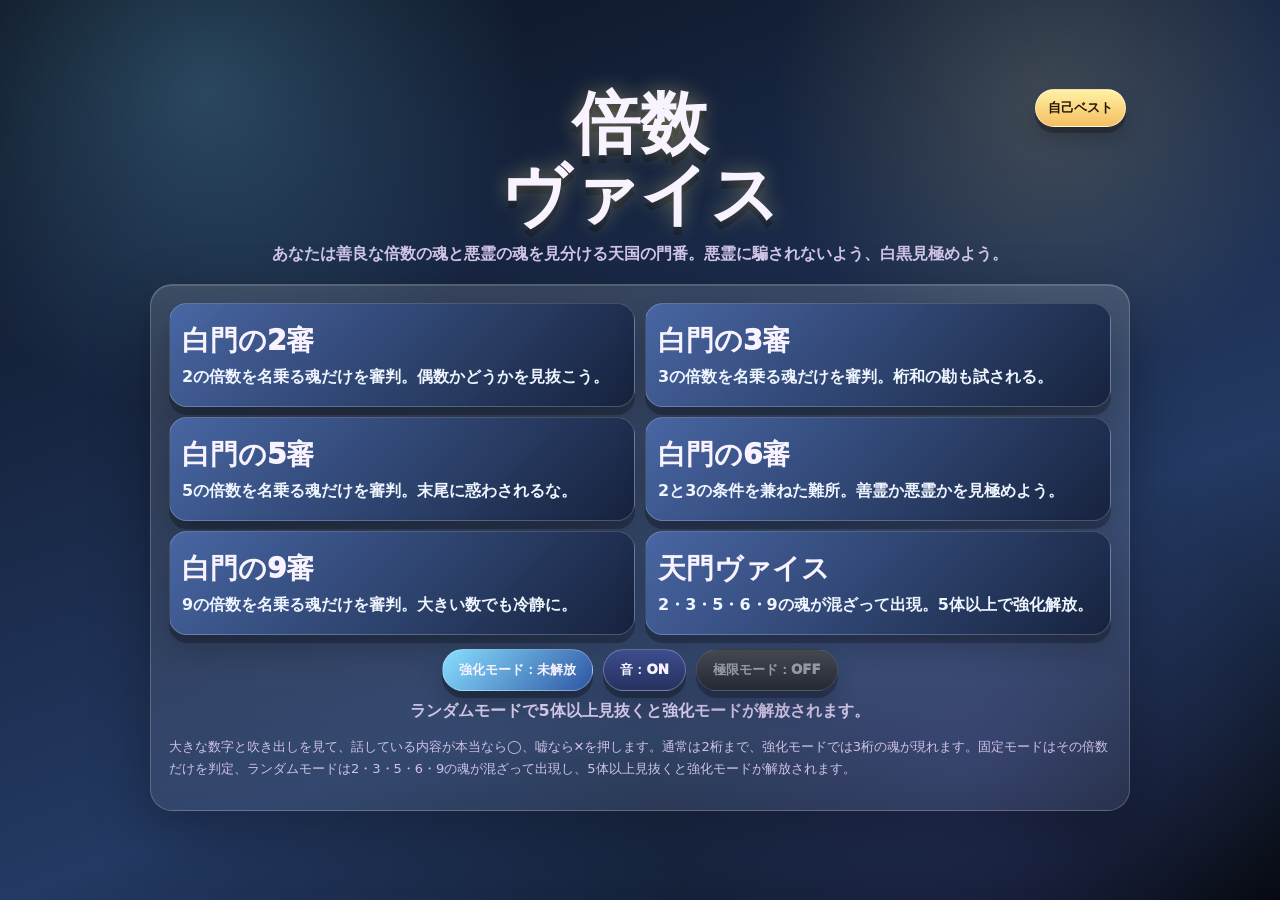
==== games/multiple-vice/index.html @ ae1b5359 "倍数ヴァイスを追加する" ====
<!doctype html>
<html lang="ja">
<head>
  <meta charset="utf-8">
  <meta name="viewport" content="width=device-width, initial-scale=1">
  <title>倍数ヴァイス</title>
  <link rel="stylesheet" href="../../shared/common.css">
  <link rel="stylesheet" href="./style.css">
</head>
<body>
  <main class="app">
    <section id="menuScreen" class="screen active menuScreen">
      <button id="bestOpen" class="cornerBtn">自己ベスト</button>
      <h1 id="gameTitle" class="title">倍数<br>ヴァイス</h1>
      <p id="gameSubtitle" class="subtitle"></p>
      <section id="menuCard" class="card">
        <div id="modeGrid" class="modeGrid"></div>
        <div class="menuActions">
          <button id="strongToggle" class="pillBtn strong">強化モード：未解放</button>
          <button id="soundToggle" class="pillBtn">音：ON</button>
          <button id="limitToggle" class="pillBtn limit">極限モード：OFF</button>
        </div>
        <div id="unlockNote" class="unlockNote"></div>
        <p id="gameInstructions" class="small"></p>
      </section>
    </section>

    <section id="gameScreen" class="screen">
      <section class="gameShell">
        <div class="topBar">
          <div class="timeWrap"><div id="timeFill" class="timeFill"></div><div id="timeLabel" class="timeLabel">60.0</div></div>
          <div class="stat">判定 <span id="killCount">0</span></div>
          <div class="stat">得点 <span id="scoreNow">0</span></div>
        </div>
        <section id="battle" class="battle">
          <div id="countdownOverlay" class="countdownOverlay" hidden>3</div>
          <div class="problemPanel">
            <div id="modeLabel" class="modeLabel"></div>
            <div id="problem" class="problem"></div>
            <div class="speechWrap">
              <div id="speechBubble" class="speechBubble">私は2の倍数です</div>
            </div>
          </div>
          <div id="heroHpBadge" class="heroHpBadge">見逃し <span id="heroHp">5</span></div>
          <div class="stage" id="stage">
            <div id="beam" class="beam"></div>
            <div class="enemyWrap">
              <div class="hp"><div id="hpFill" class="hpFill"></div></div>
              <div id="enemy" class="enemy"></div>
            </div>
          </div>
        </section>
        <section id="inputMount" class="inputMount"></section>
        <div class="menuActions"><button id="giveUp" class="pillBtn danger">終了して結果へ</button></div>
      </section>
    </section>

    <section id="resultScreen" class="screen">
      <section class="card">
        <h2 id="resultTitle" class="resultTitle">審判結果</h2>
        <div class="resultGrid">
          <div class="resultItem"><span class="label">正しく見抜いた数</span><span id="resultKills" class="value">0</span></div>
          <div class="resultItem"><span class="label">総合スコア</span><span id="resultScore" class="value">0</span></div>
          <div class="resultItem"><span class="label">誤審</span><span id="resultMiss" class="value">0</span></div>
          <div class="resultItem"><span class="label">最大連続正解</span><span id="resultCombo" class="value">0</span></div>
        </div>
        <div id="bestResult" class="bestResult"></div>
        <div id="breakdown" class="breakdown"></div>
        <div class="menuActions">
          <button id="retry" class="pillBtn primary">もう一度</button>
          <button id="backMenu" class="pillBtn">モード選択へ</button>
        </div>
      </section>
    </section>
  </main>

  <div id="bestModal" class="bestModal" hidden>
    <div class="bestModalCard">
      <div class="bestModalHeader">
        <div>
          <div class="bestModalTitle">自己ベスト</div>
          <div id="bestUnlockStatus" class="bestUnlockStatus">強化モード：確認中</div>
        </div>
        <button id="bestClose" class="bestClose">×</button>
      </div>
      <div id="bestModalBody" class="bestModalBody"></div>
    </div>
  </div>

  <div id="toast" class="toast"></div>
  <script type="module" src="./game.js"></script>
</body>
</html>
---- shared/common.css ----
/* MathGame_browser shared/common.css */
:root{
  --bg1:#070713;
  --bg2:#1b1234;
  --panel:rgba(255,255,255,.10);
  --text:#f8f3ff;
  --muted:#cfc3e6;
  --holy:#ffe989;
  --danger:#ff5577;
  --good:#87ffb6;
  --btn:#252b55;
  --btn2:#394781;
  --purple:#b784ff;
}

*{box-sizing:border-box}
html,body{min-height:100%;margin:0}
body{
  font-family:system-ui,-apple-system,BlinkMacSystemFont,"Segoe UI","Noto Sans JP",sans-serif;
  color:var(--text);
  background:
    radial-gradient(circle at 20% 12%, rgba(116,231,255,.22), transparent 26%),
    radial-gradient(circle at 80% 10%, rgba(183,132,255,.22), transparent 27%),
    linear-gradient(160deg,var(--bg1),var(--bg2) 65%,#05050b);
}
button,a{
  font-family:inherit;
  -webkit-tap-highlight-color:transparent;
}
button{
  color:var(--text);
  border:0;
  cursor:pointer;
  user-select:none;
  touch-action:manipulation;
}
a{color:inherit;text-decoration:none}

.app{
  min-height:100vh;
  display:flex;
  align-items:center;
  justify-content:center;
  padding:12px;
}
.shell{width:min(980px,100%)}
.card{
  background:linear-gradient(180deg,rgba(255,255,255,.13),rgba(255,255,255,.07));
  border:1px solid rgba(255,255,255,.20);
  border-radius:22px;
  padding:18px;
  box-shadow:0 22px 60px rgba(0,0,0,.32),inset 0 1px 0 rgba(255,255,255,.15);
}
.title{
  text-align:center;
  margin:0 0 10px;
  font-size:clamp(34px,8vw,68px);
  line-height:1.04;
  font-weight:1000;
  text-shadow:0 0 20px rgba(255,233,137,.42),0 8px 0 rgba(0,0,0,.28);
}
.lead{
  color:var(--muted);
  text-align:center;
  font-weight:850;
  line-height:1.6;
}
.small{
  color:var(--muted);
  font-size:13px;
  line-height:1.65;
}
.gameList{
  display:grid;
  grid-template-columns:repeat(2,minmax(0,1fr));
  gap:12px;
  margin:18px 0;
}
.gameCard{
  display:block;
  min-height:118px;
  border-radius:18px;
  padding:15px;
  background:linear-gradient(135deg,rgba(48,73,140,.95),rgba(34,27,82,.95));
  border:1px solid rgba(255,255,255,.18);
  box-shadow:0 8px 0 rgba(0,0,0,.25),0 16px 30px rgba(0,0,0,.20);
}
.gameCard:active{
  transform:translateY(4px);
  box-shadow:0 4px 0 rgba(0,0,0,.25);
}
.gameCard.muted{
  background:linear-gradient(135deg,rgba(70,70,82,.9),rgba(28,28,38,.95));
}
.gameTitle{
  display:block;
  font-size:clamp(18px,4vw,28px);
  font-weight:1000;
  margin-bottom:8px;
}
.gameDesc{
  color:#e7def7;
  line-height:1.45;
  font-weight:750;
}
.topBar{
  display:grid;
  grid-template-columns:1fr auto auto;
  gap:8px;
  align-items:center;
}
.stat{
  background:rgba(255,255,255,.10);
  border:1px solid rgba(255,255,255,.15);
  border-radius:14px;
  padding:9px 11px;
  font-weight:1000;
  text-align:center;
  min-width:78px;
}
.timeWrap{
  position:relative;
  height:28px;
  border-radius:999px;
  background:rgba(0,0,0,.28);
  overflow:hidden;
  border:1px solid rgba(255,255,255,.16);
}
.timeFill{
  height:100%;
  width:100%;
  background:linear-gradient(90deg,#87ffb6,#ffe989,#ff5577);
}
.timeLabel{
  position:absolute;
  inset:0;
  display:grid;
  place-items:center;
  color:#160f1d;
  font-weight:1000;
  text-shadow:0 1px rgba(255,255,255,.35);
}
.pillBtn{
  border-radius:999px;
  padding:11px 16px;
  background:linear-gradient(180deg,#3d4d8e,#26315f);
  border:1px solid rgba(255,255,255,.28);
  color:var(--text);
  font-weight:1000;
  box-shadow:0 7px 0 rgba(0,0,0,.28),0 14px 26px rgba(0,0,0,.22);
}
.pillBtn.primary{
  background:linear-gradient(135deg,#ffe989,#ffb84f);
  color:#261300;
}
.pillBtn.danger{
  background:linear-gradient(180deg,#ff6f8e,#b92f55);
  color:white;
}
.pillBtn:active{
  transform:translateY(3px);
  box-shadow:0 3px 0 rgba(0,0,0,.28),0 8px 16px rgba(0,0,0,.18);
}
.menuActions{
  display:flex;
  flex-wrap:wrap;
  justify-content:center;
  gap:10px;
  margin-top:14px;
}
.screen{display:none}
.screen.active{display:block}
@media (max-width:720px){
  .app{padding:9px}
  .card{padding:13px}
  .gameList{grid-template-columns:1fr}
  .topBar{grid-template-columns:1fr 1fr}
  .topBar .timeWrap{grid-column:1/-1;order:3}
}
---- games/multiple-vice/style.css ----
:root{
  --vice-bg-1:#0b1220;
  --vice-bg-2:#243a64;
  --vice-accent-1:#fff1a5;
  --vice-accent-2:#7ed9ff;
  --vice-accent-3:#d8f2ff;
  --vice-danger:#ff5f74;
  --vice-evil:#6f7cff;
  --vice-evil-2:#31133d;
}

body{
  background:
    radial-gradient(circle at 16% 10%, rgba(126,217,255,.24), transparent 24%),
    radial-gradient(circle at 82% 12%, rgba(255,241,165,.17), transparent 21%),
    radial-gradient(circle at 76% 84%, rgba(111,124,255,.19), transparent 26%),
    linear-gradient(160deg,var(--vice-bg-1),var(--vice-bg-2) 66%,#070a11);
}

.screen{display:none;width:min(980px,100%)}
.screen.active{display:block}
.menuScreen{position:relative}
.subtitle{text-align:center;color:var(--muted);font-weight:850;line-height:1.7;margin:0 auto 16px;max-width:780px}
.modeGrid{display:grid;grid-template-columns:repeat(2,minmax(0,1fr));gap:10px}
.modeBtn{
  min-height:104px;border-radius:18px;padding:12px;text-align:left;
  background:linear-gradient(135deg,rgba(73,104,166,.96),rgba(22,34,61,.98));
  border:1px solid rgba(255,255,255,.18);
  box-shadow:0 8px 0 rgba(0,0,0,.25),0 16px 30px rgba(0,0,0,.20);
}
.modeBtn:active,.cornerBtn:active,.judgeKey:active{transform:translateY(4px);box-shadow:0 4px 0 rgba(0,0,0,.25)}
.modeName{display:block;font-size:clamp(16px,4vw,28px);font-weight:1000;margin-bottom:6px}
.modeDesc{display:block;color:#eef5ff;line-height:1.38;font-weight:750;font-size:clamp(12px,3vw,16px)}
.cornerBtn{
  position:absolute;right:4px;top:0;z-index:4;
  border-radius:999px;padding:9px 12px;
  background:linear-gradient(180deg,var(--vice-accent-1),#f5bf61);color:#261300;font-weight:1000;
  border:1px solid rgba(255,255,255,.45);
  box-shadow:0 6px 0 rgba(0,0,0,.24),0 12px 22px rgba(0,0,0,.22);
}
.pillBtn.strong{background:linear-gradient(135deg,#88dfff,#2f56a4)}
.pillBtn.limit{background:linear-gradient(180deg,#3a101a,#16060b);color:#ffd2dc;border-color:rgba(255,85,119,.55)}
.pillBtn.limit.on{background:linear-gradient(180deg,var(--vice-danger),#5c0719);box-shadow:0 7px 0 rgba(0,0,0,.35),0 0 22px rgba(255,85,119,.38)}
.pillBtn.off{background:linear-gradient(180deg,#555963,#2a2d36);color:#c7c9d1;border-color:rgba(255,255,255,.14);filter:saturate(.65) brightness(.82)}
.pillBtn.off:not(:disabled){opacity:.88}
.unlockNote{color:var(--muted);font-weight:800;text-align:center;margin-top:10px;min-height:1.4em}
.strongOn .modeBtn{background:linear-gradient(135deg,rgba(92,142,196,.96),rgba(26,53,97,.98))}
.limitOn .modeBtn{box-shadow:0 8px 0 rgba(0,0,0,.25),0 0 24px rgba(255,85,119,.22);border-color:rgba(255,85,119,.35)}

.gameShell{display:grid;gap:10px}
.battle{
  min-height:340px;position:relative;overflow:hidden;border-radius:22px;
  background:
    radial-gradient(circle at 50% 92%,rgba(216,242,255,.14),transparent 28%),
    radial-gradient(circle at 74% 18%,rgba(255,241,165,.12),transparent 20%),
    linear-gradient(180deg,rgba(255,255,255,.10),rgba(255,255,255,.04));
  border:1px solid rgba(255,255,255,.18);
}
.battle::before{
  content:"";position:absolute;inset:0;pointer-events:none;
  background:
    radial-gradient(circle at 20% 20%,rgba(255,255,255,.10),transparent 2px),
    radial-gradient(circle at 74% 18%,rgba(255,255,255,.08),transparent 2px),
    linear-gradient(rgba(255,255,255,.04) 1px,transparent 1px),
    linear-gradient(90deg,rgba(255,255,255,.03) 1px,transparent 1px);
  background-size:120px 120px,146px 146px,46px 46px,46px 46px;
  mask-image:linear-gradient(to bottom,rgba(0,0,0,.9),transparent 92%);
}
.battle.damaged{animation:damageFlash .36s ease both}
@keyframes damageFlash{0%{box-shadow:inset 0 0 0 rgba(255,95,116,0)}32%{box-shadow:inset 0 0 88px rgba(255,95,116,.42),0 0 38px rgba(126,217,255,.18)}100%{box-shadow:inset 0 0 0 rgba(255,95,116,0)}}

.countdownOverlay{
  position:absolute;inset:0;z-index:30;display:grid;place-items:center;
  font-size:clamp(74px,20vw,140px);font-weight:1000;color:#fff6d9;
  text-shadow:0 0 18px rgba(255,241,165,.95),0 0 42px rgba(126,217,255,.45),0 12px 0 rgba(0,0,0,.35);
  background:radial-gradient(circle,rgba(126,217,255,.15),rgba(0,0,0,.36) 62%,rgba(0,0,0,.54));
  backdrop-filter:blur(1px);animation:countPop .34s ease both;
}
.countdownOverlay[hidden]{display:none}
.countdownOverlay.pop{animation:countPop .34s ease both}
@keyframes countPop{0%{opacity:0;transform:scale(.72)}45%{opacity:1;transform:scale(1.10)}100%{opacity:1;transform:scale(1)}}

.problemPanel{position:relative;z-index:2;text-align:center;padding:9px 10px 0}
.modeLabel{color:var(--muted);font-weight:1000}
.problem{font-size:clamp(48px,11vw,94px);font-weight:1000;line-height:1.04;text-shadow:0 10px 28px rgba(0,0,0,.35)}
.speechWrap{display:flex;justify-content:center;margin-top:4px}
.speechBubble{
  max-width:min(88vw,440px);padding:10px 18px;border-radius:20px;background:rgba(255,255,255,.96);
  color:#163258;font-weight:1000;font-size:clamp(16px,4vw,24px);border:3px solid rgba(28,49,83,.18);
  box-shadow:0 12px 26px rgba(0,0,0,.18);
}
.speechBubble.shake{animation:bubbleShake .45s ease both}
@keyframes bubbleShake{0%,100%{transform:translateX(0)}20%{transform:translateX(-5px)}40%{transform:translateX(5px)}60%{transform:translateX(-4px)}80%{transform:translateX(4px)}}
.heroHpBadge{
  position:absolute;right:8px;bottom:8px;z-index:5;min-width:96px;text-align:center;
  padding:6px 8px;border-radius:12px;background:linear-gradient(180deg,rgba(255,255,255,.18),rgba(0,0,0,.38));
  border:1px solid rgba(255,255,255,.26);box-shadow:0 8px 18px rgba(0,0,0,.28),inset 0 1px 0 rgba(255,255,255,.16);
  font-weight:1000;color:#fff4d2;text-shadow:0 2px 4px rgba(0,0,0,.45);font-size:13px;
}
.heroHpBadge span{display:inline-block;min-width:1.2em;color:var(--vice-accent-2);font-size:1.2em}
.stage{position:relative;z-index:1;height:190px;background:radial-gradient(ellipse at 50% 88%,rgba(255,255,255,.08),transparent 38%)}
.enemyWrap{position:absolute;left:50%;transform:translateX(-50%);bottom:-6px;width:220px;height:180px;display:grid;place-items:center}
.hp{
  position:absolute;right:0;top:12px;left:0;margin:auto;width:168px;height:14px;border-radius:999px;
  background:rgba(0,0,0,.40);border:1px solid rgba(255,255,255,.18);overflow:hidden;z-index:5;
}
.hpFill{height:100%;width:100%;background:linear-gradient(90deg,var(--vice-accent-2),var(--vice-accent-1),var(--vice-danger));transition:width .16s ease}
.enemy{width:160px;height:160px;position:relative;z-index:2;transform-origin:center bottom;animation:float 2.7s ease-in-out infinite}
.enemySvg{width:100%;height:100%;display:block;overflow:visible;filter:drop-shadow(0 12px 14px rgba(0,0,0,.3))}
.enemy.strong::before{
  content:"";position:absolute;inset:4px;border-radius:50%;border:3px solid rgba(126,217,255,.42);
  box-shadow:0 0 24px rgba(126,217,255,.56);animation:aura 1s linear infinite;z-index:-1;pointer-events:none;
}
@keyframes aura{from{transform:rotate(0) scale(.95)}to{transform:rotate(360deg) scale(1.05)}}
@keyframes float{0%,100%{transform:translateY(0)}50%{transform:translateY(-7px)}}
.enemy.hit{animation:hit .22s ease both;filter:brightness(1.55) drop-shadow(0 0 18px rgba(255,241,165,.85))}
@keyframes hit{0%{transform:translateX(0) scale(1)}35%{transform:translateX(9px) scale(.96)}70%{transform:translateX(-7px) scale(1.05)}100%{transform:translateX(0) scale(1)}}
.enemy.thanks{animation:thankPop .58s ease both}
@keyframes thankPop{0%{transform:scale(1)}35%{transform:scale(1.08) translateY(-4px)}100%{transform:scale(1)}}
.enemy.cry{animation:cryFade .82s ease both}
@keyframes cryFade{
  0%{opacity:1;transform:translateX(0) scale(1)}
  18%{transform:translateX(-8px) scale(1.02)}
  36%{transform:translateX(8px) scale(.99)}
  54%{transform:translateX(-7px) scale(1.01)}
  72%{transform:translateX(7px) scale(.97)}
  100%{opacity:0;transform:translateY(24px) scale(.84)}
}
.enemy.evilRush{animation:evilRush .86s cubic-bezier(.18,.92,.2,1.02) both}
@keyframes evilRush{
  0%{opacity:1;transform:translateY(0) scale(1)}
  34%{transform:translateY(-10px) scale(1.14)}
  78%{opacity:1;transform:translateY(16px) scale(1.78)}
  100%{opacity:0;transform:translateY(34px) scale(2.12)}
}
.enemy.defeat{animation:purify .32s ease-out both}
@keyframes purify{0%{opacity:1;transform:scale(1) rotate(0)}45%{filter:brightness(1.6) drop-shadow(0 0 30px rgba(255,255,255,.95));transform:scale(1.22) rotate(-5deg)}100%{opacity:0;transform:scale(.24) rotate(-16deg) translateY(-46px)}}

.beam{
  position:absolute;left:50%;bottom:34px;width:220px;height:220px;border-radius:50%;
  transform:translateX(-50%) scale(.32);opacity:0;pointer-events:none;overflow:visible;
  background:
    radial-gradient(circle,rgba(255,255,255,.96) 0 7%,rgba(255,241,165,.98) 11%,rgba(126,217,255,.92) 24%,rgba(36,58,100,.74) 48%,rgba(7,10,18,.38) 67%,transparent 74%);
  box-shadow:0 0 48px rgba(255,241,165,1),0 0 118px rgba(126,217,255,.65),0 0 160px rgba(13,0,22,.45);
  mix-blend-mode:screen;
}
.beam.fire{animation:beam .26s ease both}
@keyframes beam{0%{opacity:0;transform:translateX(-50%) scale(.25) rotate(-8deg)}35%{opacity:1;transform:translateX(-50%) scale(.92) rotate(4deg)}100%{opacity:0;transform:translateX(-50%) scale(1.18) rotate(16deg)}}
.spark{position:absolute;width:13px;height:13px;border-radius:50%;background:#fff6d7;box-shadow:0 0 18px #fff1a5,0 0 34px #7ed9ff;pointer-events:none;animation:spark .5s ease-out both}
.spark::after{content:"";position:absolute;inset:3px;border-radius:50%;background:#243a64}
@keyframes spark{to{opacity:0;transform:translate(var(--dx),var(--dy)) scale(.15) rotate(180deg)}}

.inputMount{display:grid;justify-items:center}
.judgePad{display:grid;grid-template-columns:repeat(2,minmax(0,1fr));gap:14px;width:min(540px,calc(100vw - 24px))}
.judgeKey{
  min-height:112px;border-radius:28px;border:1px solid rgba(255,255,255,.22);
  box-shadow:0 10px 0 rgba(0,0,0,.25),0 18px 28px rgba(0,0,0,.18);
  font-size:clamp(46px,12vw,72px);font-weight:1000;color:#fff;cursor:pointer;
}
.judgeKey.yes{background:linear-gradient(180deg,#83e6aa,#2e8f63)}
.judgeKey.no{background:linear-gradient(180deg,#89a6ff,#5134a2)}
.inputHint{margin-top:8px;color:var(--muted);font-weight:800;font-size:13px;text-align:center}

.bestModal{
  position:fixed;inset:0;z-index:100;display:grid;place-items:center;padding:16px;
  background:rgba(0,0,0,.62);backdrop-filter:blur(3px);
}
.bestModal[hidden]{display:none}
.bestModalCard{
  width:min(720px,100%);max-height:min(86vh,760px);overflow:auto;border-radius:22px;
  background:linear-gradient(180deg,rgba(36,30,72,.98),rgba(13,12,28,.98));
  border:1px solid rgba(255,255,255,.22);box-shadow:0 24px 70px rgba(0,0,0,.46),inset 0 1px 0 rgba(255,255,255,.14);padding:16px;
}
.bestModalHeader{display:flex;align-items:flex-start;justify-content:space-between;gap:12px;margin-bottom:12px}
.bestModalTitle{font-size:clamp(24px,6vw,38px);font-weight:1000;color:#fff2b8;text-shadow:0 0 18px rgba(255,233,137,.32)}
.bestUnlockStatus{color:var(--muted);font-weight:900;margin-top:2px}
.bestClose{width:42px;height:42px;border-radius:50%;background:linear-gradient(180deg,var(--vice-danger),#b92f55);color:white;font-size:26px;font-weight:1000;box-shadow:0 6px 0 rgba(0,0,0,.26)}
.bestModalBody{display:grid;gap:10px}
.bestSection{background:rgba(255,255,255,.08);border:1px solid rgba(255,255,255,.14);border-radius:16px;padding:12px}
.bestSectionTitle{color:var(--vice-accent-1);font-weight:1000;margin-bottom:8px}
.bestRows{display:grid;grid-template-columns:repeat(2,minmax(0,1fr));gap:8px}
.bestRow{padding:9px 10px;border-radius:13px;background:rgba(0,0,0,.22);border:1px solid rgba(255,255,255,.10);font-weight:900;line-height:1.35}
.bestRow small{display:block;color:var(--muted);font-weight:800}

.resultTitle{text-align:center;font-size:clamp(32px,7vw,60px);margin:0 0 10px;text-shadow:0 8px 0 rgba(0,0,0,.28)}
.resultGrid{display:grid;grid-template-columns:repeat(2,minmax(0,1fr));gap:8px;margin:12px 0}
.resultItem{background:rgba(255,255,255,.10);border:1px solid rgba(255,255,255,.15);border-radius:14px;padding:9px 10px;text-align:center}
.resultItem .label{color:var(--muted);font-weight:800;font-size:13px}
.resultItem .value{display:block;margin-top:2px;font-size:clamp(22px,5vw,34px);font-weight:1000}
.bestResult{margin:8px 0 10px;padding:11px 12px;border-radius:16px;background:linear-gradient(180deg,rgba(255,241,165,.20),rgba(255,255,255,.07));border:1px solid rgba(255,241,165,.32);color:#fff3b0;text-align:center;font-weight:1000;line-height:1.5}
.breakdown{color:#efe9ff;line-height:1.55;font-weight:750;background:rgba(0,0,0,.22);border-radius:14px;padding:10px 12px;font-size:14px}
.toast{
  position:fixed;left:50%;top:18px;transform:translateX(-50%) translateY(-18px);opacity:0;
  background:linear-gradient(135deg,#f7ebbe,#6fd8ff);color:#241300;border-radius:999px;padding:12px 18px;
  box-shadow:0 14px 34px rgba(0,0,0,.32);font-weight:1000;z-index:50;pointer-events:none;
}
.toast.show{animation:toast .9s ease both}
@keyframes toast{0%{opacity:0;transform:translateX(-50%) translateY(-18px) scale(.92)}18%,75%{opacity:1;transform:translateX(-50%) translateY(0) scale(1)}100%{opacity:0;transform:translateX(-50%) translateY(-8px) scale(.98)}}

@media (max-width:720px){
  .modeGrid{grid-template-columns:repeat(2,minmax(0,1fr));gap:9px}
  .modeBtn{min-height:96px;padding:11px}
  .modeName{font-size:clamp(15px,4vw,22px)}
  .modeDesc{font-size:12px}
  .battle{min-height:324px}
}

@media (max-width:520px){
  .cornerBtn{right:0;top:-2px;padding:8px 10px;font-size:13px}
  .bestRows{grid-template-columns:repeat(2,minmax(0,1fr));gap:6px}
  .bestRow{padding:8px 7px;font-size:12px}
  .bestRow small{font-size:11px}
  .judgePad{gap:10px}
  .judgeKey{min-height:96px}
}
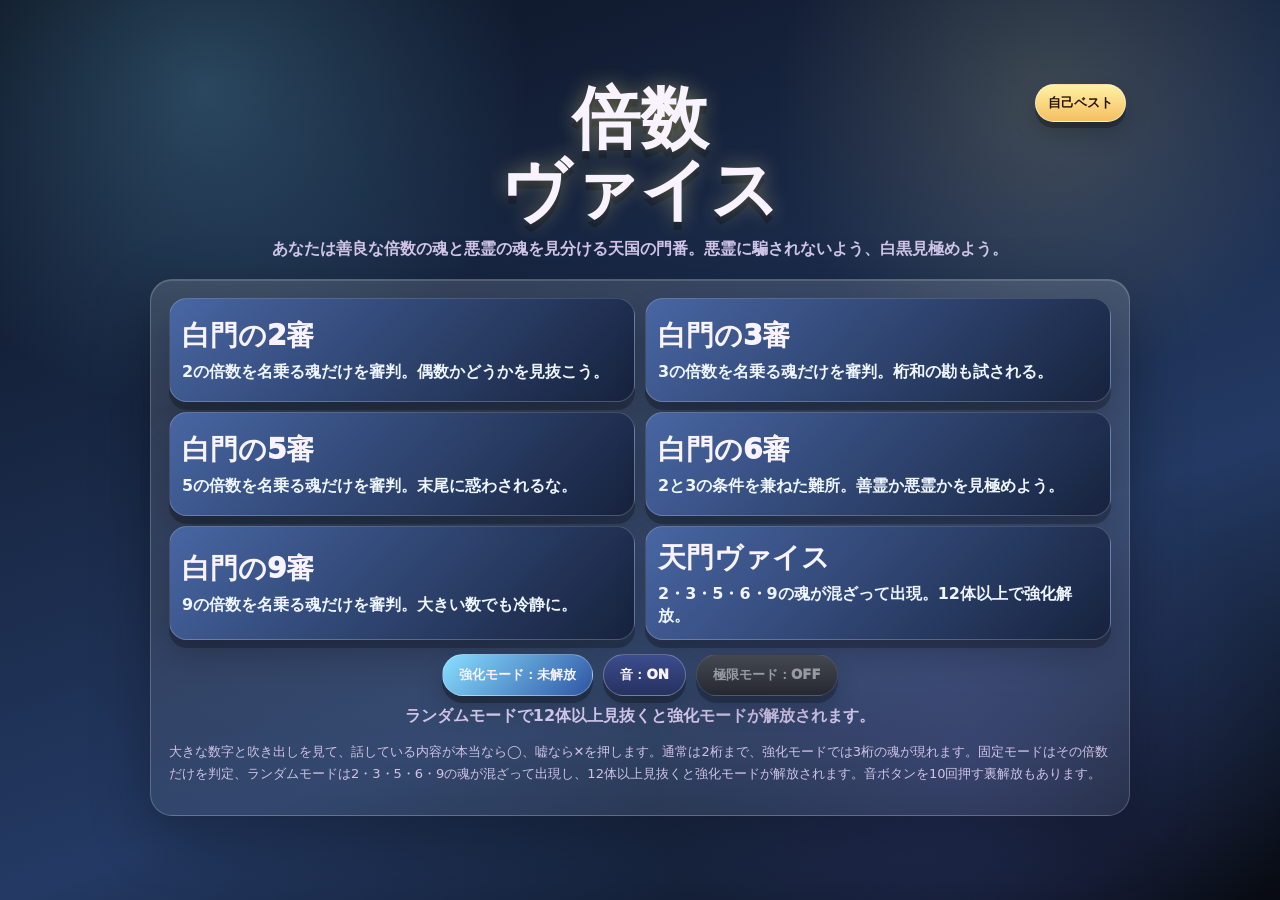
==== commit ece7bbf6: "倍数ヴァイスの時間短縮と裏解放を追加" ====
--- a/games/multiple-vice/index.html
+++ b/games/multiple-vice/index.html
@@ -28,7 +28,7 @@
     <section id="gameScreen" class="screen">
       <section class="gameShell">
         <div class="topBar">
-          <div class="timeWrap"><div id="timeFill" class="timeFill"></div><div id="timeLabel" class="timeLabel">60.0</div></div>
+          <div class="timeWrap"><div id="timeFill" class="timeFill"></div><div id="timeLabel" class="timeLabel">30.0</div></div>
           <div class="stat">判定 <span id="killCount">0</span></div>
           <div class="stat">得点 <span id="scoreNow">0</span></div>
         </div>
@@ -45,7 +45,6 @@
           <div class="stage" id="stage">
             <div id="beam" class="beam"></div>
             <div class="enemyWrap">
-              <div class="hp"><div id="hpFill" class="hpFill"></div></div>
               <div id="enemy" class="enemy"></div>
             </div>
           </div>
--- a/games/multiple-vice/style.css
+++ b/games/multiple-vice/style.css
@@ -100,11 +100,6 @@
 .heroHpBadge span{display:inline-block;min-width:1.2em;color:var(--vice-accent-2);font-size:1.2em}
 .stage{position:relative;z-index:1;height:190px;background:radial-gradient(ellipse at 50% 88%,rgba(255,255,255,.08),transparent 38%)}
 .enemyWrap{position:absolute;left:50%;transform:translateX(-50%);bottom:-6px;width:220px;height:180px;display:grid;place-items:center}
-.hp{
-  position:absolute;right:0;top:12px;left:0;margin:auto;width:168px;height:14px;border-radius:999px;
-  background:rgba(0,0,0,.40);border:1px solid rgba(255,255,255,.18);overflow:hidden;z-index:5;
-}
-.hpFill{height:100%;width:100%;background:linear-gradient(90deg,var(--vice-accent-2),var(--vice-accent-1),var(--vice-danger));transition:width .16s ease}
 .enemy{width:160px;height:160px;position:relative;z-index:2;transform-origin:center bottom;animation:float 2.7s ease-in-out infinite}
 .enemySvg{width:100%;height:100%;display:block;overflow:visible;filter:drop-shadow(0 12px 14px rgba(0,0,0,.3))}
 .enemy.strong::before{
@@ -126,11 +121,10 @@
   72%{transform:translateX(7px) scale(.97)}
   100%{opacity:0;transform:translateY(24px) scale(.84)}
 }
-.enemy.evilRush{animation:evilRush .86s cubic-bezier(.18,.92,.2,1.02) both}
+.enemy.evilRush{animation:evilRush .72s cubic-bezier(.18,.92,.2,1.02) both}
 @keyframes evilRush{
-  0%{opacity:1;transform:translateY(0) scale(1)}
-  34%{transform:translateY(-10px) scale(1.14)}
-  78%{opacity:1;transform:translateY(16px) scale(1.78)}
+  0%{opacity:1;transform:translateY(4px) scale(1.18)}
+  52%{opacity:1;transform:translateY(18px) scale(1.82)}
   100%{opacity:0;transform:translateY(34px) scale(2.12)}
 }
 .enemy.defeat{animation:purify .32s ease-out both}
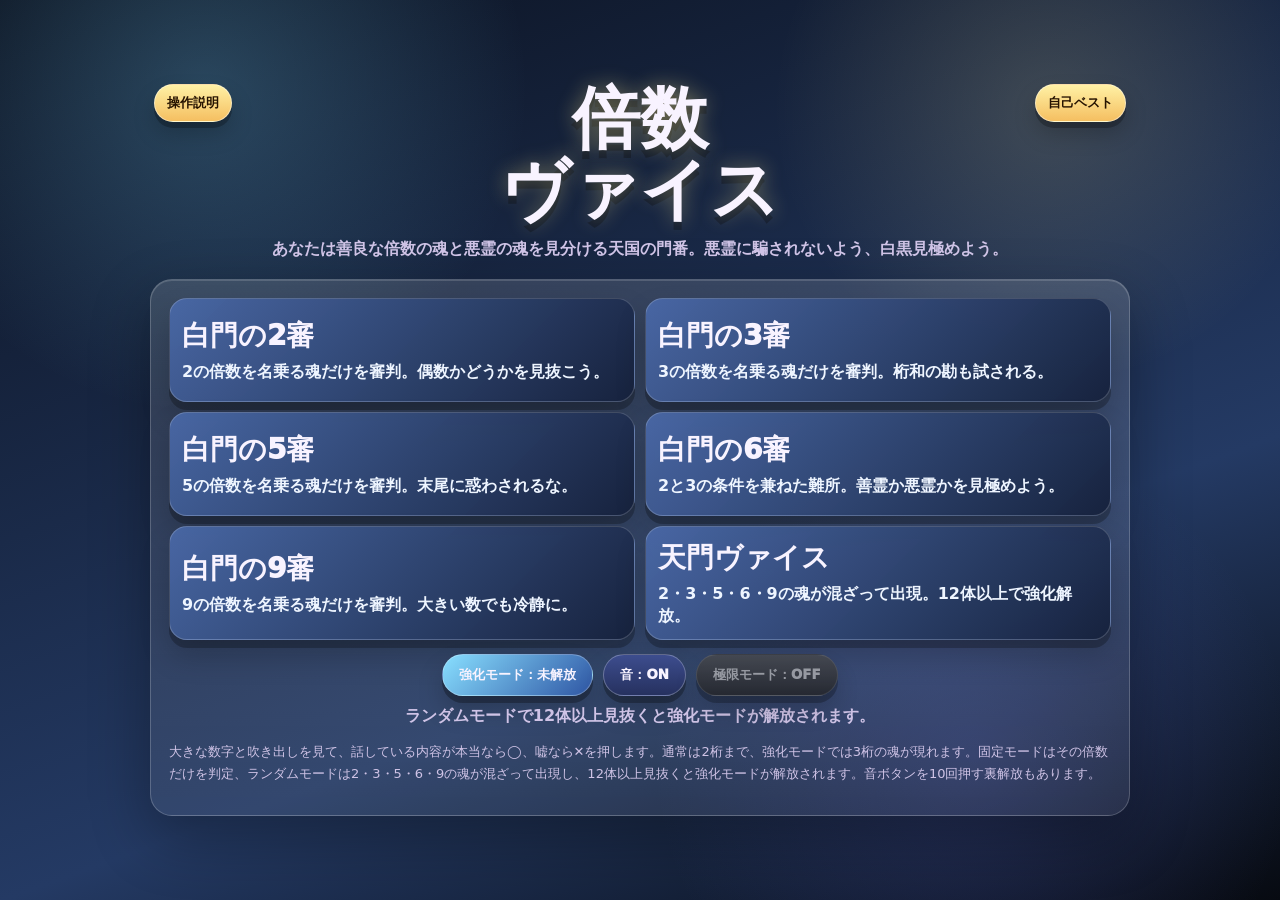
==== commit 00bf226c: "操作説明ボタンを追加する" ====
--- a/games/multiple-vice/index.html
+++ b/games/multiple-vice/index.html
@@ -10,6 +10,7 @@
 <body>
   <main class="app">
     <section id="menuScreen" class="screen active menuScreen">
+      <button id="guideOpen" class="cornerBtn cornerBtnLeft">操作説明</button>
       <button id="bestOpen" class="cornerBtn">自己ベスト</button>
       <h1 id="gameTitle" class="title">倍数<br>ヴァイス</h1>
       <p id="gameSubtitle" class="subtitle"></p>
@@ -41,7 +42,7 @@
               <div id="speechBubble" class="speechBubble">私は2の倍数です</div>
             </div>
           </div>
-          <div id="heroHpBadge" class="heroHpBadge">見逃し <span id="heroHp">5</span></div>
+          <div id="heroHpBadge" class="heroHpBadge">仏の顔 のこり<span id="heroHp">3</span></div>
           <div class="stage" id="stage">
             <div id="beam" class="beam"></div>
             <div class="enemyWrap">
@@ -86,6 +87,37 @@
     </div>
   </div>
 
+  <div id="guideModal" class="bestModal" hidden>
+    <div class="bestModalCard">
+      <div class="bestModalHeader">
+        <div>
+          <div class="bestModalTitle">操作説明</div>
+          <div class="bestUnlockStatus">◯なら本当、✕ならウソです。</div>
+        </div>
+        <button id="guideClose" class="bestClose">×</button>
+      </div>
+      <div class="bestModalBody">
+        <div class="bestSection">
+          <div class="bestSectionTitle">遊び方</div>
+          <div class="breakdown">数字と吹き出しを見て、本当にその倍数なら◯、違うなら✕を押します。<br>ランダムモードでは 2・3・5・6・9 が混ざって出ます。</div>
+        </div>
+        <div class="bestSection">
+          <div class="bestSectionTitle">倍数の見分け方</div>
+          <div class="guideList">
+            <div class="guideRow"><strong>2</strong> 偶数ならOK。末尾が 0,2,4,6,8。</div>
+            <div class="guideRow"><strong>3</strong> 各けたの和が 3 の倍数。</div>
+            <div class="guideRow"><strong>4</strong> 下2けたが 4 の倍数。</div>
+            <div class="guideRow"><strong>5</strong> 末尾が 0 か 5。</div>
+            <div class="guideRow"><strong>6</strong> 2 と 3 の両方の倍数。</div>
+            <div class="guideRow"><strong>8</strong> 下3けたが 8 の倍数。</div>
+            <div class="guideRow"><strong>9</strong> 各けたの和が 9 の倍数。</div>
+            <div class="guideRow"><strong>11</strong> 奇数けた和と偶数けた和の差が 11 の倍数。</div>
+          </div>
+        </div>
+      </div>
+    </div>
+  </div>
+
   <div id="toast" class="toast"></div>
   <script type="module" src="./game.js"></script>
 </body>
--- a/games/multiple-vice/style.css
+++ b/games/multiple-vice/style.css
@@ -38,6 +38,7 @@
   border:1px solid rgba(255,255,255,.45);
   box-shadow:0 6px 0 rgba(0,0,0,.24),0 12px 22px rgba(0,0,0,.22);
 }
+.cornerBtnLeft{left:4px;right:auto}
 .pillBtn.strong{background:linear-gradient(135deg,#88dfff,#2f56a4)}
 .pillBtn.limit{background:linear-gradient(180deg,#3a101a,#16060b);color:#ffd2dc;border-color:rgba(255,85,119,.55)}
 .pillBtn.limit.on{background:linear-gradient(180deg,var(--vice-danger),#5c0719);box-shadow:0 7px 0 rgba(0,0,0,.35),0 0 22px rgba(255,85,119,.38)}
@@ -85,8 +86,8 @@
 .problem{font-size:clamp(48px,11vw,94px);font-weight:1000;line-height:1.04;text-shadow:0 10px 28px rgba(0,0,0,.35)}
 .speechWrap{display:flex;justify-content:center;margin-top:4px}
 .speechBubble{
-  max-width:min(88vw,440px);padding:10px 18px;border-radius:20px;background:rgba(255,255,255,.96);
-  color:#163258;font-weight:1000;font-size:clamp(16px,4vw,24px);border:3px solid rgba(28,49,83,.18);
+  max-width:min(90vw,500px);padding:12px 20px;border-radius:22px;background:rgba(255,255,255,.96);
+  color:#163258;font-weight:1000;font-size:clamp(18px,4.6vw,27px);border:3px solid rgba(28,49,83,.18);
   box-shadow:0 12px 26px rgba(0,0,0,.18);
 }
 .speechBubble.shake{animation:bubbleShake .45s ease both}
@@ -98,6 +99,11 @@
   font-weight:1000;color:#fff4d2;text-shadow:0 2px 4px rgba(0,0,0,.45);font-size:13px;
 }
 .heroHpBadge span{display:inline-block;min-width:1.2em;color:var(--vice-accent-2);font-size:1.2em}
+.heroHpBadge.debugReady{
+  background:linear-gradient(180deg,rgba(126,217,255,.42),rgba(18,34,73,.72));
+  border-color:rgba(126,217,255,.72);
+  box-shadow:0 0 20px rgba(126,217,255,.4),0 8px 18px rgba(0,0,0,.28);
+}
 .stage{position:relative;z-index:1;height:190px;background:radial-gradient(ellipse at 50% 88%,rgba(255,255,255,.08),transparent 38%)}
 .enemyWrap{position:absolute;left:50%;transform:translateX(-50%);bottom:-6px;width:220px;height:180px;display:grid;place-items:center}
 .enemy{width:160px;height:160px;position:relative;z-index:2;transform-origin:center bottom;animation:float 2.7s ease-in-out infinite}
@@ -175,6 +181,12 @@
 .bestRows{display:grid;grid-template-columns:repeat(2,minmax(0,1fr));gap:8px}
 .bestRow{padding:9px 10px;border-radius:13px;background:rgba(0,0,0,.22);border:1px solid rgba(255,255,255,.10);font-weight:900;line-height:1.35}
 .bestRow small{display:block;color:var(--muted);font-weight:800}
+.guideList{display:grid;gap:8px}
+.guideRow{
+  padding:9px 10px;border-radius:13px;background:rgba(0,0,0,.22);
+  border:1px solid rgba(255,255,255,.10);font-weight:850;line-height:1.5;color:#eef6ff;
+}
+.guideRow strong{display:inline-block;min-width:1.5em;color:var(--vice-accent-1)}
 
 .resultTitle{text-align:center;font-size:clamp(32px,7vw,60px);margin:0 0 10px;text-shadow:0 8px 0 rgba(0,0,0,.28)}
 .resultGrid{display:grid;grid-template-columns:repeat(2,minmax(0,1fr));gap:8px;margin:12px 0}
@@ -201,9 +213,11 @@
 
 @media (max-width:520px){
   .cornerBtn{right:0;top:-2px;padding:8px 10px;font-size:13px}
+  .cornerBtnLeft{left:0;right:auto}
   .bestRows{grid-template-columns:repeat(2,minmax(0,1fr));gap:6px}
   .bestRow{padding:8px 7px;font-size:12px}
   .bestRow small{font-size:11px}
+  .guideRow{font-size:12px}
   .judgePad{gap:10px}
   .judgeKey{min-height:96px}
 }
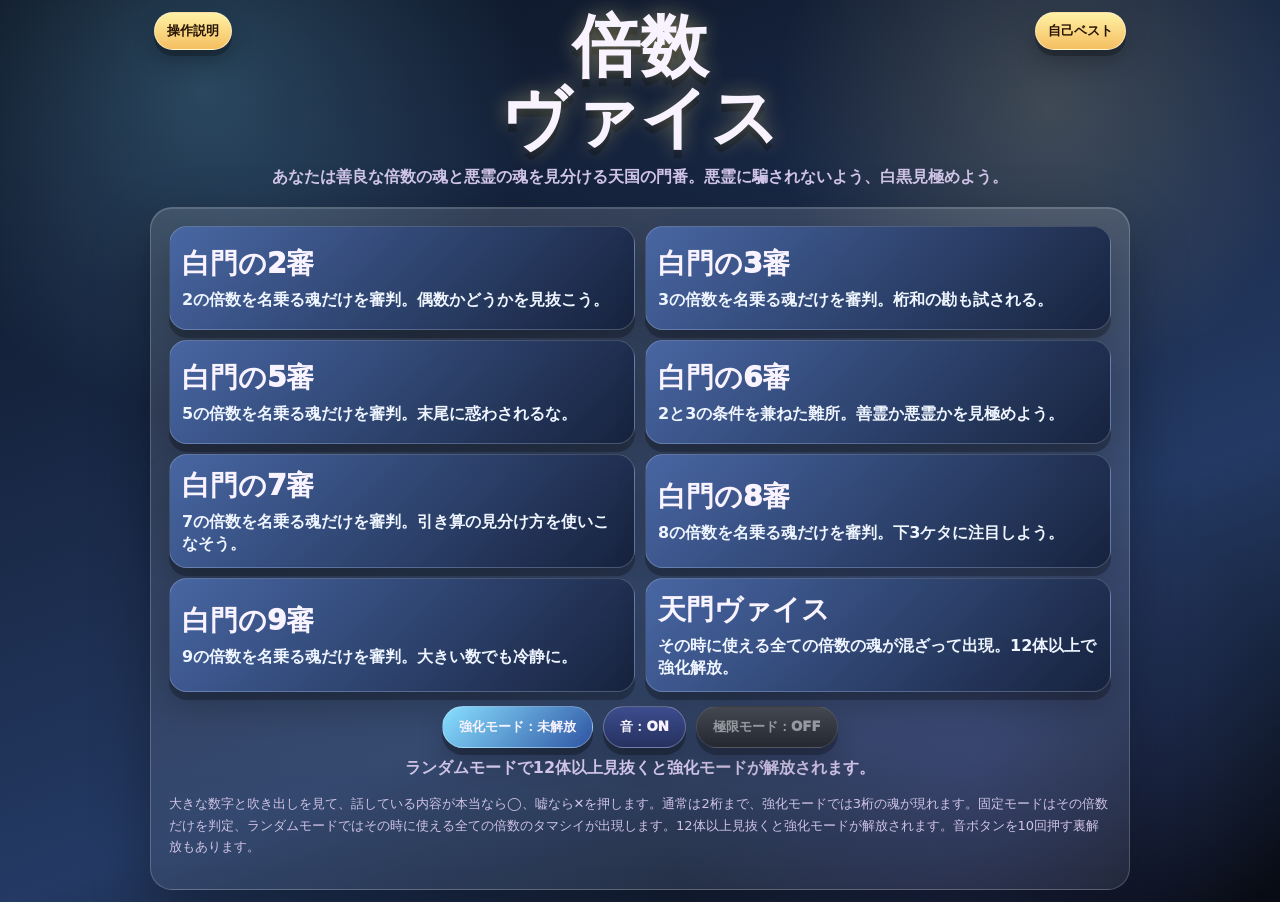
==== commit 94911546: "倍数ヴァイスに7・8・11・25倍数を追加する" ====
--- a/games/multiple-vice/index.html
+++ b/games/multiple-vice/index.html
@@ -99,19 +99,21 @@
       <div class="bestModalBody">
         <div class="bestSection">
           <div class="bestSectionTitle">遊び方</div>
-          <div class="breakdown">数字と吹き出しを見て、本当にその倍数なら◯、違うなら✕を押します。<br>ランダムモードでは 2・3・5・6・9 が混ざって出ます。</div>
+          <div class="breakdown">数字と吹き出しを見て、本当にその倍数なら◯、違うなら✕を押します。<br>ランダムモードでは全ての倍数のタマシイがランダムで出現します。</div>
         </div>
         <div class="bestSection">
           <div class="bestSectionTitle">倍数の見分け方</div>
           <div class="guideList">
             <div class="guideRow"><strong>2</strong> 偶数ならOK。末尾が 0,2,4,6,8。</div>
-            <div class="guideRow"><strong>3</strong> 各けたの和が 3 の倍数。</div>
-            <div class="guideRow"><strong>4</strong> 下2けたが 4 の倍数。</div>
+            <div class="guideRow"><strong>3</strong> 各ケタの和が 3 の倍数。</div>
+            <div class="guideRow"><strong>4</strong> 下2ケタが 4 の倍数。</div>
             <div class="guideRow"><strong>5</strong> 末尾が 0 か 5。</div>
-            <div class="guideRow"><strong>6</strong> 2 と 3 の両方の倍数。</div>
-            <div class="guideRow"><strong>8</strong> 下3けたが 8 の倍数。</div>
-            <div class="guideRow"><strong>9</strong> 各けたの和が 9 の倍数。</div>
-            <div class="guideRow"><strong>11</strong> 奇数けた和と偶数けた和の差が 11 の倍数。</div>
+            <div class="guideRow"><strong>6</strong> 偶数で、各ケタの和が3の倍数(2と3の合わせ技)</div>
+            <div class="guideRow"><strong>7</strong> 一の位を2倍して残りから引き、その差が7の倍数ならOK。</div>
+            <div class="guideRow"><strong>8</strong> 下3ケタが 8 の倍数。</div>
+            <div class="guideRow"><strong>9</strong> 各ケタの和が 9 の倍数。</div>
+            <div class="guideRow"><strong>11</strong> 偶数ケタの合計-奇数ケタの合計が11の倍数(または0)</div>
+            <div class="guideRow"><strong>25</strong> 下2ケタが 00、25、50、75 のどれか。</div>
           </div>
         </div>
       </div>
--- a/games/multiple-vice/style.css
+++ b/games/multiple-vice/style.css
@@ -47,6 +47,10 @@
 .unlockNote{color:var(--muted);font-weight:800;text-align:center;margin-top:10px;min-height:1.4em}
 .strongOn .modeBtn{background:linear-gradient(135deg,rgba(92,142,196,.96),rgba(26,53,97,.98))}
 .limitOn .modeBtn{box-shadow:0 8px 0 rgba(0,0,0,.25),0 0 24px rgba(255,85,119,.22);border-color:rgba(255,85,119,.35)}
+.limitScreen .battle{
+  box-shadow:0 0 0 2px rgba(255,95,116,.45),0 0 28px rgba(255,95,116,.18);
+  border-color:rgba(255,95,116,.42);
+}
 
 .gameShell{display:grid;gap:10px}
 .battle{
@@ -99,6 +103,12 @@
   font-weight:1000;color:#fff4d2;text-shadow:0 2px 4px rgba(0,0,0,.45);font-size:13px;
 }
 .heroHpBadge span{display:inline-block;min-width:1.2em;color:var(--vice-accent-2);font-size:1.2em}
+.limitScreen .heroHpBadge{
+  background:linear-gradient(180deg,rgba(255,95,116,.42),rgba(70,10,22,.82));
+  border-color:rgba(255,162,176,.62);
+  color:#ffe5ea;
+}
+.limitScreen .heroHpBadge span{color:#fff0b8}
 .heroHpBadge.debugReady{
   background:linear-gradient(180deg,rgba(126,217,255,.42),rgba(18,34,73,.72));
   border-color:rgba(126,217,255,.72);
